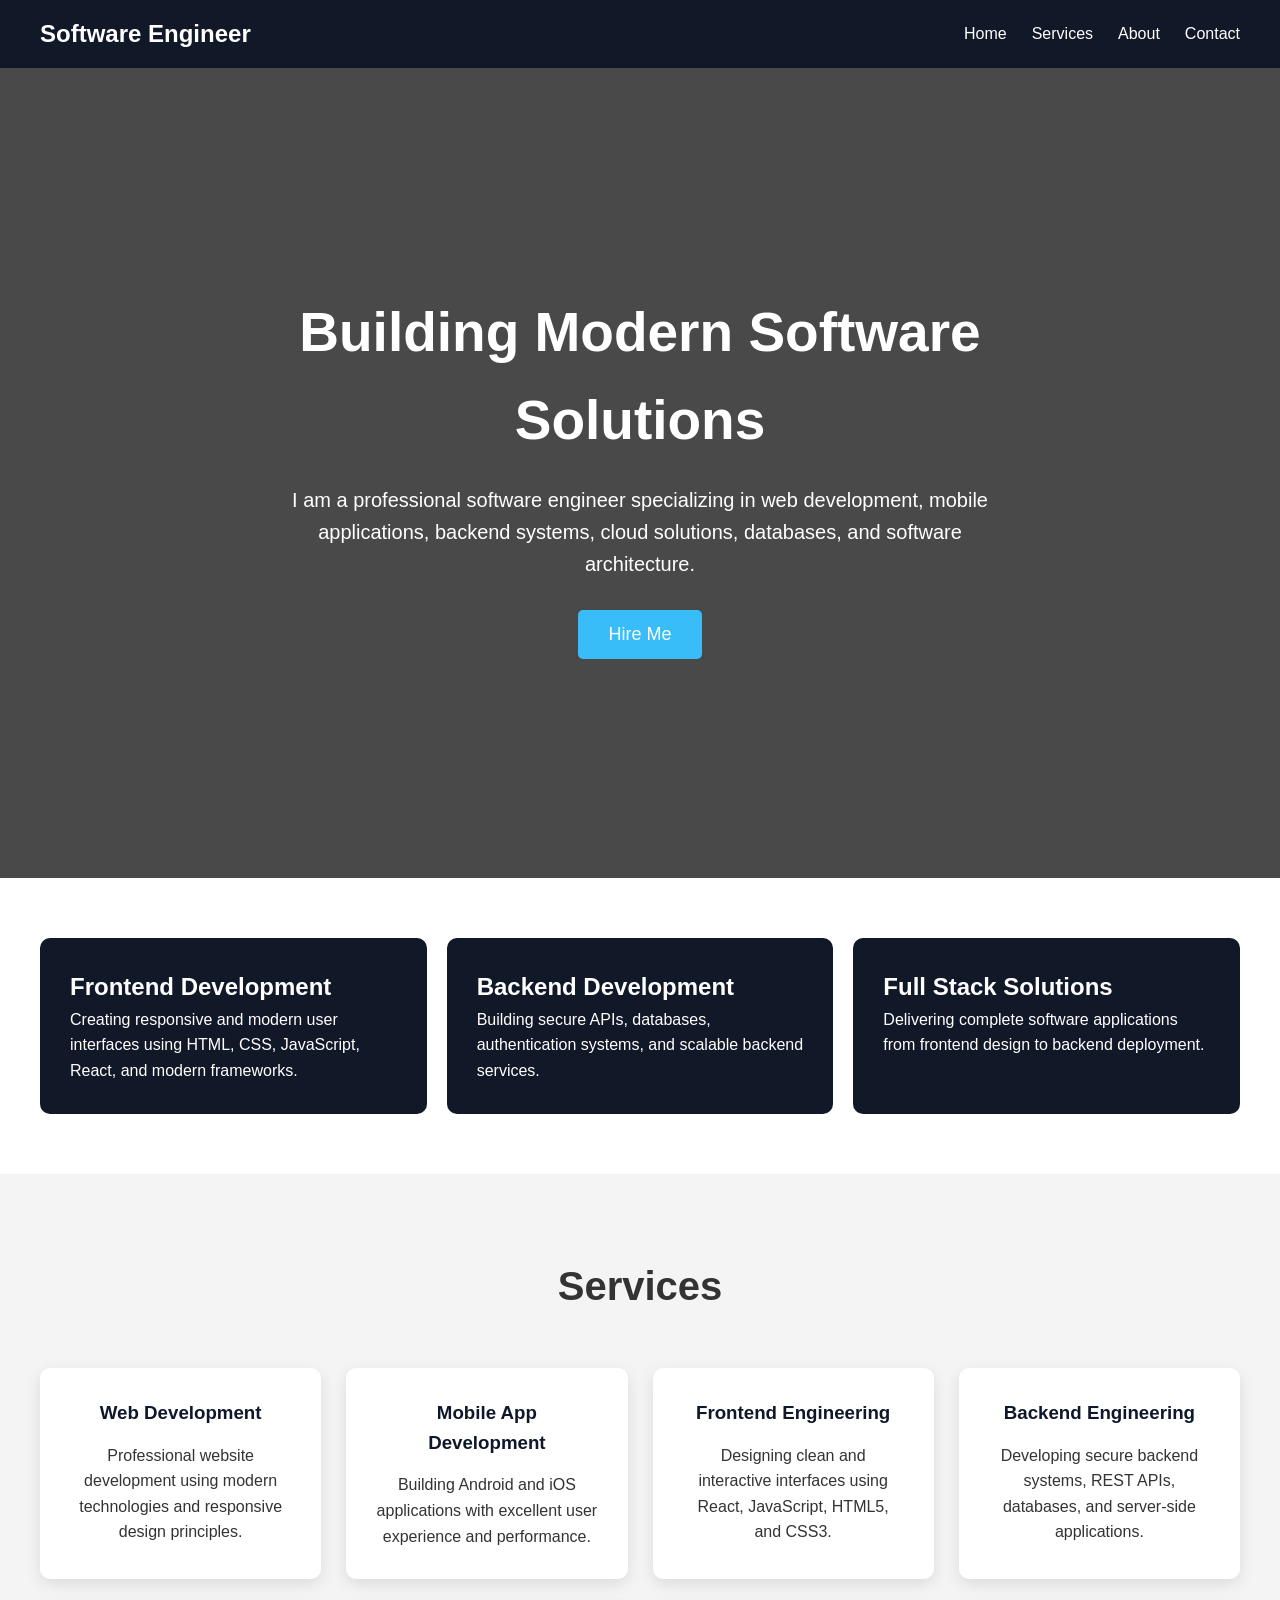
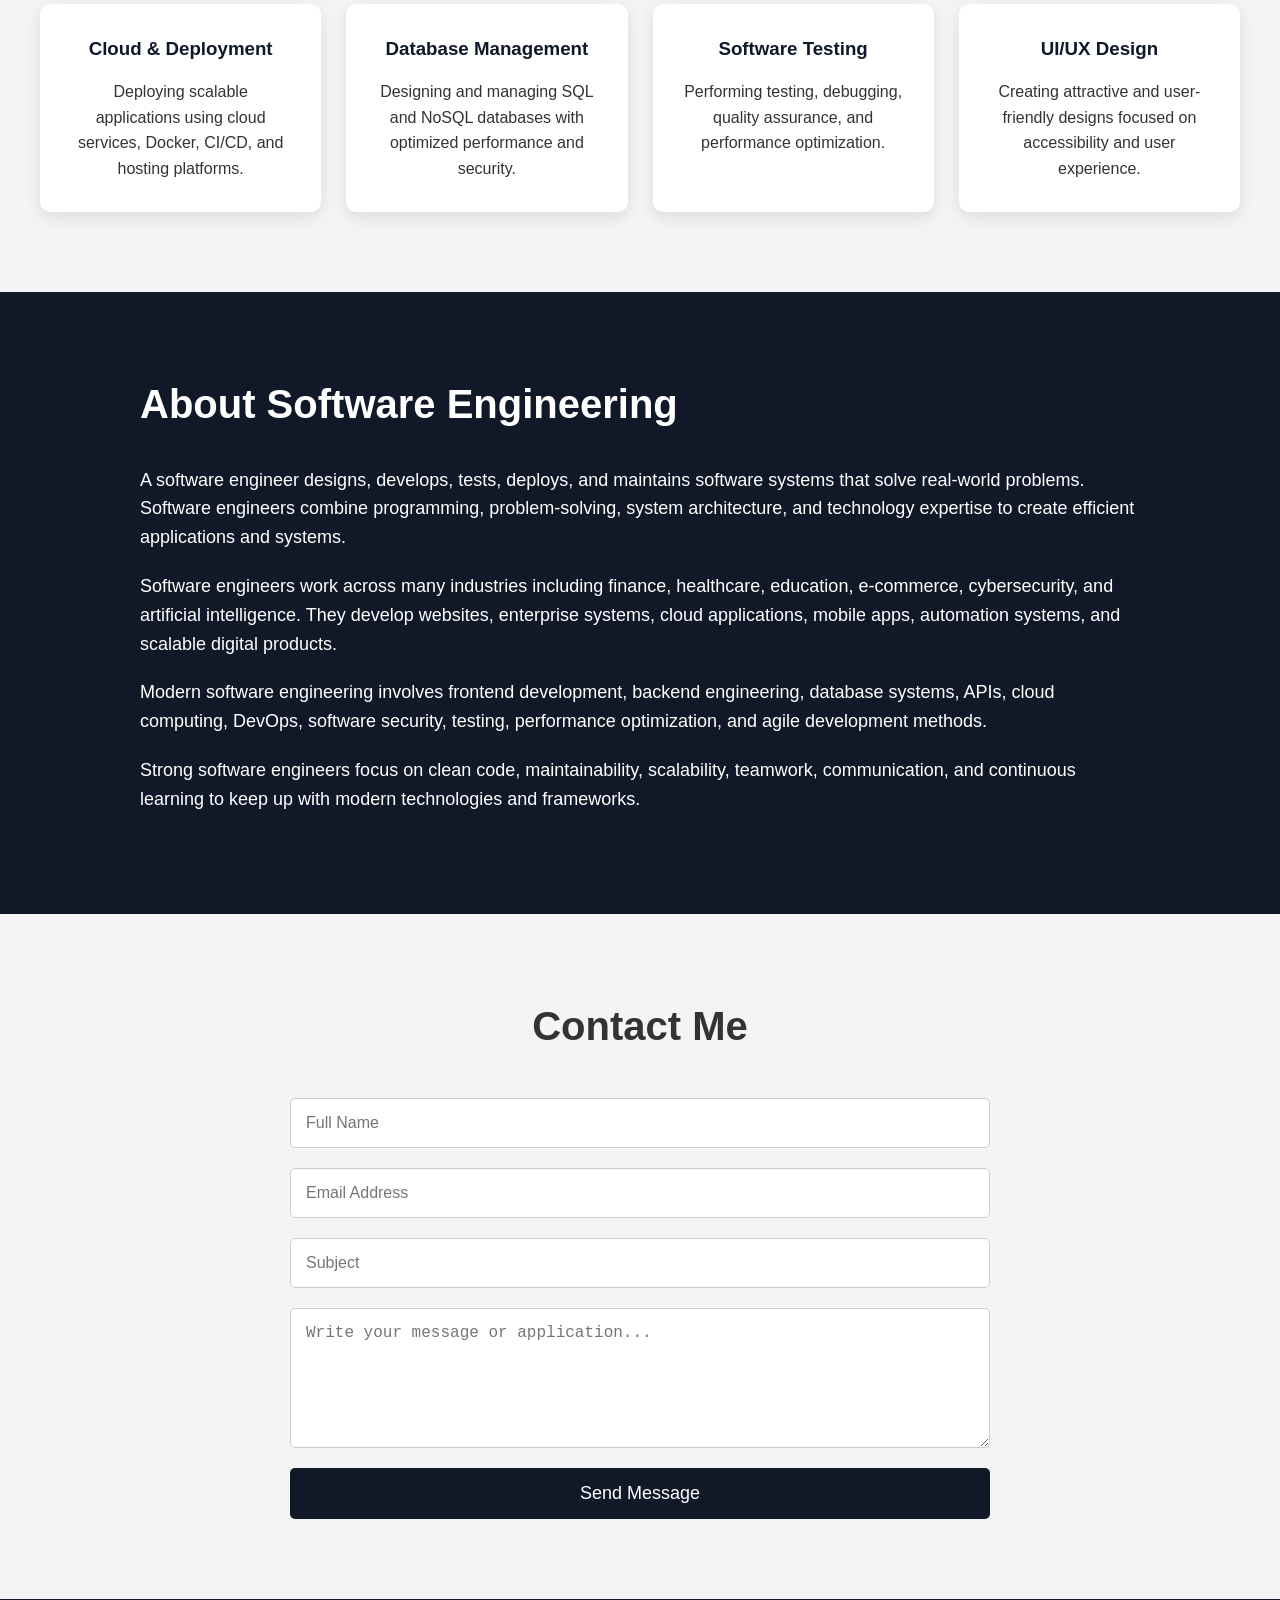
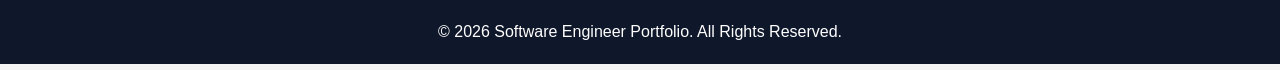
==== index.html @ 94a538ac "my project" ====
<!DOCTYPE html>
<html lang="en">
<head>
    <meta charset="UTF-8" />
    <meta name="viewport" content="width=device-width, initial-scale=1.0" />
    <title>Software Engineer Portfolio</title>

    <link rel="stylesheet" href="style.css" />
</head>
<body>

    <!-- HEADER -->
    <header>
        <nav class="navbar">
            <div class="logo">Software Engineer</div>

            <ul class="nav-links">
                <li><a href="index.html">Home</a></li>
                <li><a href="program.html">Services</a></li>
                <li><a href="about.html">About</a></li>
                <li><a href="contact.html">Contact</a></li>
            </ul>
        </nav>
    </header>

    <!-- HOME SECTION -->
    <section id="home" class="hero">

        <div class="hero-content">
            <h1>Building Modern Software Solutions</h1>

            <p>
                I am a professional software engineer specializing in
                web development, mobile applications, backend systems,
                cloud solutions, databases, and software architecture.
            </p>

            <button onclick="scrollToSection('contact')">
                Hire Me
            </button>
        </div>

    </section>

    <!-- BANNER -->
    <section class="banner">
        <div class="banner-card">
            <h2>Frontend Development</h2>
            <p>
                Creating responsive and modern user interfaces using
                HTML, CSS, JavaScript, React, and modern frameworks.
            </p>
        </div>

        <div class="banner-card">
            <h2>Backend Development</h2>
            <p>
                Building secure APIs, databases, authentication systems,
                and scalable backend services.
            </p>
        </div>

        <div class="banner-card">
            <h2>Full Stack Solutions</h2>
            <p>
                Delivering complete software applications from frontend
                design to backend deployment.
            </p>
        </div>
    </section>

    <!-- SERVICES SECTION -->
    <section id="services" class="services">

        <h2>Services</h2>

        <div class="services-container">

            <div class="service-box">
                <h3>Web Development</h3>
                <p>
                    Professional website development using modern
                    technologies and responsive design principles.
                </p>
            </div>

            <div class="service-box">
                <h3>Mobile App Development</h3>
                <p>
                    Building Android and iOS applications with excellent
                    user experience and performance.
                </p>
            </div>

            <div class="service-box">
                <h3>Frontend Engineering</h3>
                <p>
                    Designing clean and interactive interfaces using
                    React, JavaScript, HTML5, and CSS3.
                </p>
            </div>

            <div class="service-box">
                <h3>Backend Engineering</h3>
                <p>
                    Developing secure backend systems, REST APIs,
                    databases, and server-side applications.
                </p>
            </div>

            <div class="service-box">
                <h3>Cloud & Deployment</h3>
                <p>
                    Deploying scalable applications using cloud services,
                    Docker, CI/CD, and hosting platforms.
                </p>
            </div>

            <div class="service-box">
                <h3>Database Management</h3>
                <p>
                    Designing and managing SQL and NoSQL databases with
                    optimized performance and security.
                </p>
            </div>

            <div class="service-box">
                <h3>Software Testing</h3>
                <p>
                    Performing testing, debugging, quality assurance,
                    and performance optimization.
                </p>
            </div>

            <div class="service-box">
                <h3>UI/UX Design</h3>
                <p>
                    Creating attractive and user-friendly designs focused
                    on accessibility and user experience.
                </p>
            </div>

        </div>

    </section>

    <!-- ABOUT SECTION -->
    <section id="about" class="about">

        <div class="about-content">

            <h2>About Software Engineering</h2>

            <p>
                A software engineer designs, develops, tests, deploys,
                and maintains software systems that solve real-world
                problems. Software engineers combine programming,
                problem-solving, system architecture, and technology
                expertise to create efficient applications and systems.
            </p>

            <p>
                Software engineers work across many industries including
                finance, healthcare, education, e-commerce, cybersecurity,
                and artificial intelligence. They develop websites,
                enterprise systems, cloud applications, mobile apps,
                automation systems, and scalable digital products.
            </p>

            <p>
                Modern software engineering involves frontend development,
                backend engineering, database systems, APIs, cloud
                computing, DevOps, software security, testing,
                performance optimization, and agile development methods.
            </p>

            <p>
                Strong software engineers focus on clean code,
                maintainability, scalability, teamwork, communication,
                and continuous learning to keep up with modern
                technologies and frameworks.
            </p>

        </div>

    </section>

    <!-- CONTACT SECTION -->
    <section id="contact" class="contact">

        <h2>Contact Me</h2>

        <form id="contactForm">

            <input
                type="text"
                placeholder="Full Name"
                required
            />

            <input
                type="email"
                placeholder="Email Address"
                required
            />

            <input
                type="text"
                placeholder="Subject"
                required
            />

            <textarea
                placeholder="Write your message or application..."
                rows="6"
                required
            ></textarea>

            <button type="submit">
                Send Message
            </button>

        </form>

    </section>

    <!-- FOOTER -->
    <footer>
        <p>
            © 2026 Software Engineer Portfolio. All Rights Reserved.
        </p>
    </footer>

    <script src="script.js"></script>

</body>
</html>
---- style.css ----
* {
    margin: 0;
    padding: 0;
    box-sizing: border-box;
}

body {
    font-family: Arial, sans-serif;
    line-height: 1.6;
    background: #f4f4f4;
    color: #333;
}

/* NAVBAR */

header {
    background: #111827;
    padding: 15px 40px;
    position: sticky;
    top: 0;
    z-index: 1000;
}

.navbar {
    display: flex;
    justify-content: space-between;
    align-items: center;
}

.logo {
    color: white;
    font-size: 24px;
    font-weight: bold;
}

.nav-links {
    display: flex;
    list-style: none;
}

.nav-links li {
    margin-left: 25px;
}

.nav-links a {
    color: white;
    text-decoration: none;
    transition: 0.3s;
}

.nav-links a:hover {
    color: #38bdf8;
}

/* HERO */

.hero {
    height: 90vh;
    background: linear-gradient(
        rgba(0,0,0,0.7),
        rgba(0,0,0,0.7)
    ),
    url('https://images.unsplash.com/photo-1518770660439-4636190af475');
    
    background-size: cover;
    background-position: center;

    display: flex;
    justify-content: center;
    align-items: center;

    text-align: center;
    color: white;
    padding: 20px;
}

.hero-content {
    max-width: 700px;
}

.hero h1 {
    font-size: 55px;
    margin-bottom: 20px;
}

.hero p {
    font-size: 20px;
    margin-bottom: 30px;
}

.hero button {
    padding: 14px 30px;
    border: none;
    background: #38bdf8;
    color: white;
    font-size: 18px;
    cursor: pointer;
    border-radius: 5px;
    transition: 0.3s;
}

.hero button:hover {
    background: #0ea5e9;
}

/* BANNER */

.banner {
    display: grid;
    grid-template-columns: repeat(auto-fit, minmax(250px, 1fr));
    gap: 20px;

    padding: 60px 40px;
    background: white;
}

.banner-card {
    background: #111827;
    color: white;
    padding: 30px;
    border-radius: 10px;
    transition: 0.3s;
}

.banner-card:hover {
    transform: translateY(-5px);
}

/* SERVICES */

.services {
    padding: 80px 40px;
    text-align: center;
}

.services h2 {
    font-size: 40px;
    margin-bottom: 50px;
}

.services-container {
    display: grid;
    grid-template-columns: repeat(auto-fit, minmax(250px, 1fr));
    gap: 25px;
}

.service-box {
    background: white;
    padding: 30px;
    border-radius: 10px;

    box-shadow: 0 5px 15px rgba(0,0,0,0.1);

    transition: 0.3s;
}

.service-box:hover {
    transform: translateY(-8px);
}

.service-box h3 {
    margin-bottom: 15px;
    color: #0f172a;
}

/* ABOUT */

.about {
    background: #111827;
    color: white;
    padding: 80px 40px;
}

.about-content {
    max-width: 1000px;
    margin: auto;
}

.about h2 {
    font-size: 40px;
    margin-bottom: 30px;
}

.about p {
    margin-bottom: 20px;
    font-size: 18px;
}

/* CONTACT */

.contact {
    padding: 80px 40px;
    text-align: center;
}

.contact h2 {
    font-size: 40px;
    margin-bottom: 40px;
}

form {
    max-width: 700px;
    margin: auto;

    display: flex;
    flex-direction: column;
}

form input,
form textarea {
    margin-bottom: 20px;
    padding: 15px;
    border: 1px solid #ccc;
    border-radius: 5px;

    font-size: 16px;
}

form button {
    padding: 15px;
    background: #111827;
    color: white;
    border: none;
    cursor: pointer;
    font-size: 18px;
    border-radius: 5px;
    transition: 0.3s;
}

form button:hover {
    background: #1e293b;
}

/* FOOTER */

footer {
    background: #0f172a;
    color: white;
    text-align: center;
    padding: 20px;
}

/* RESPONSIVE */

@media(max-width: 768px) {

    .navbar {
        flex-direction: column;
    }

    .nav-links {
        margin-top: 15px;
    }

    .hero h1 {
        font-size: 38px;
    }

    .hero p {
        font-size: 18px;
    }
}
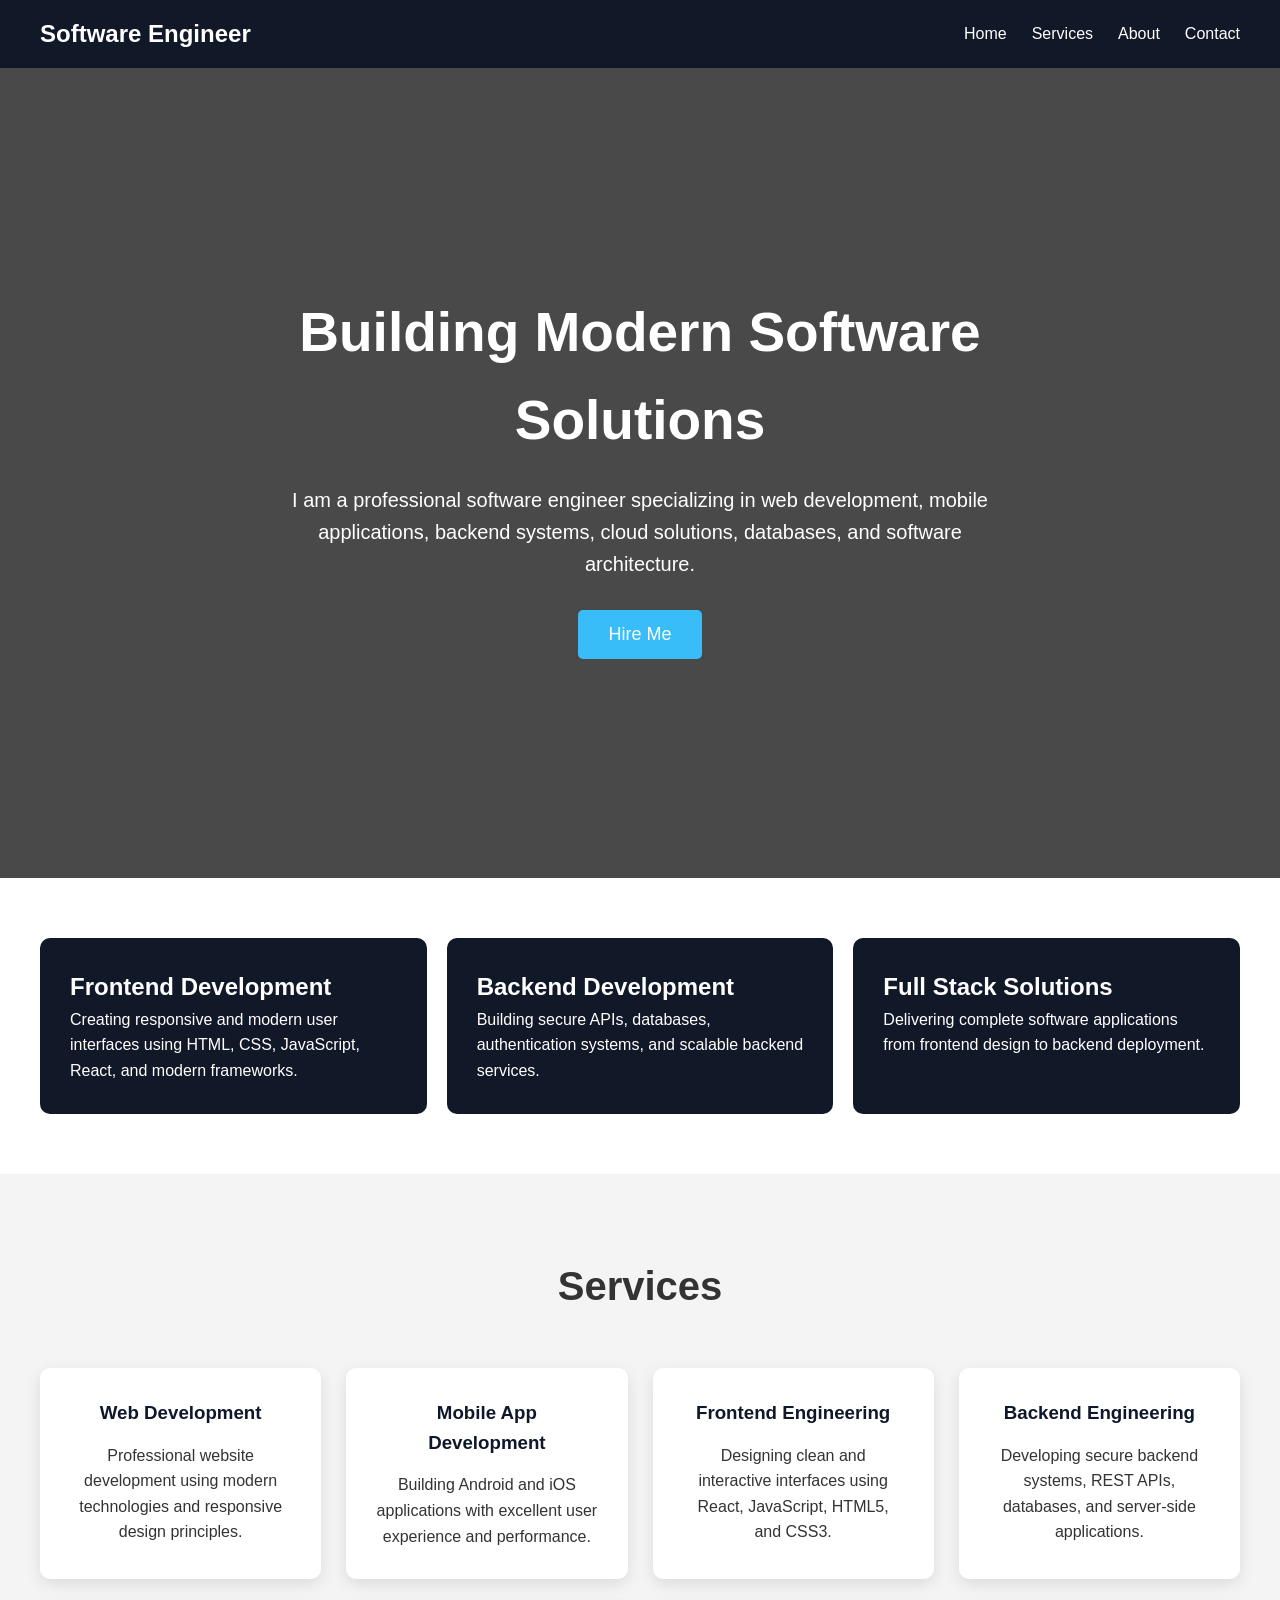
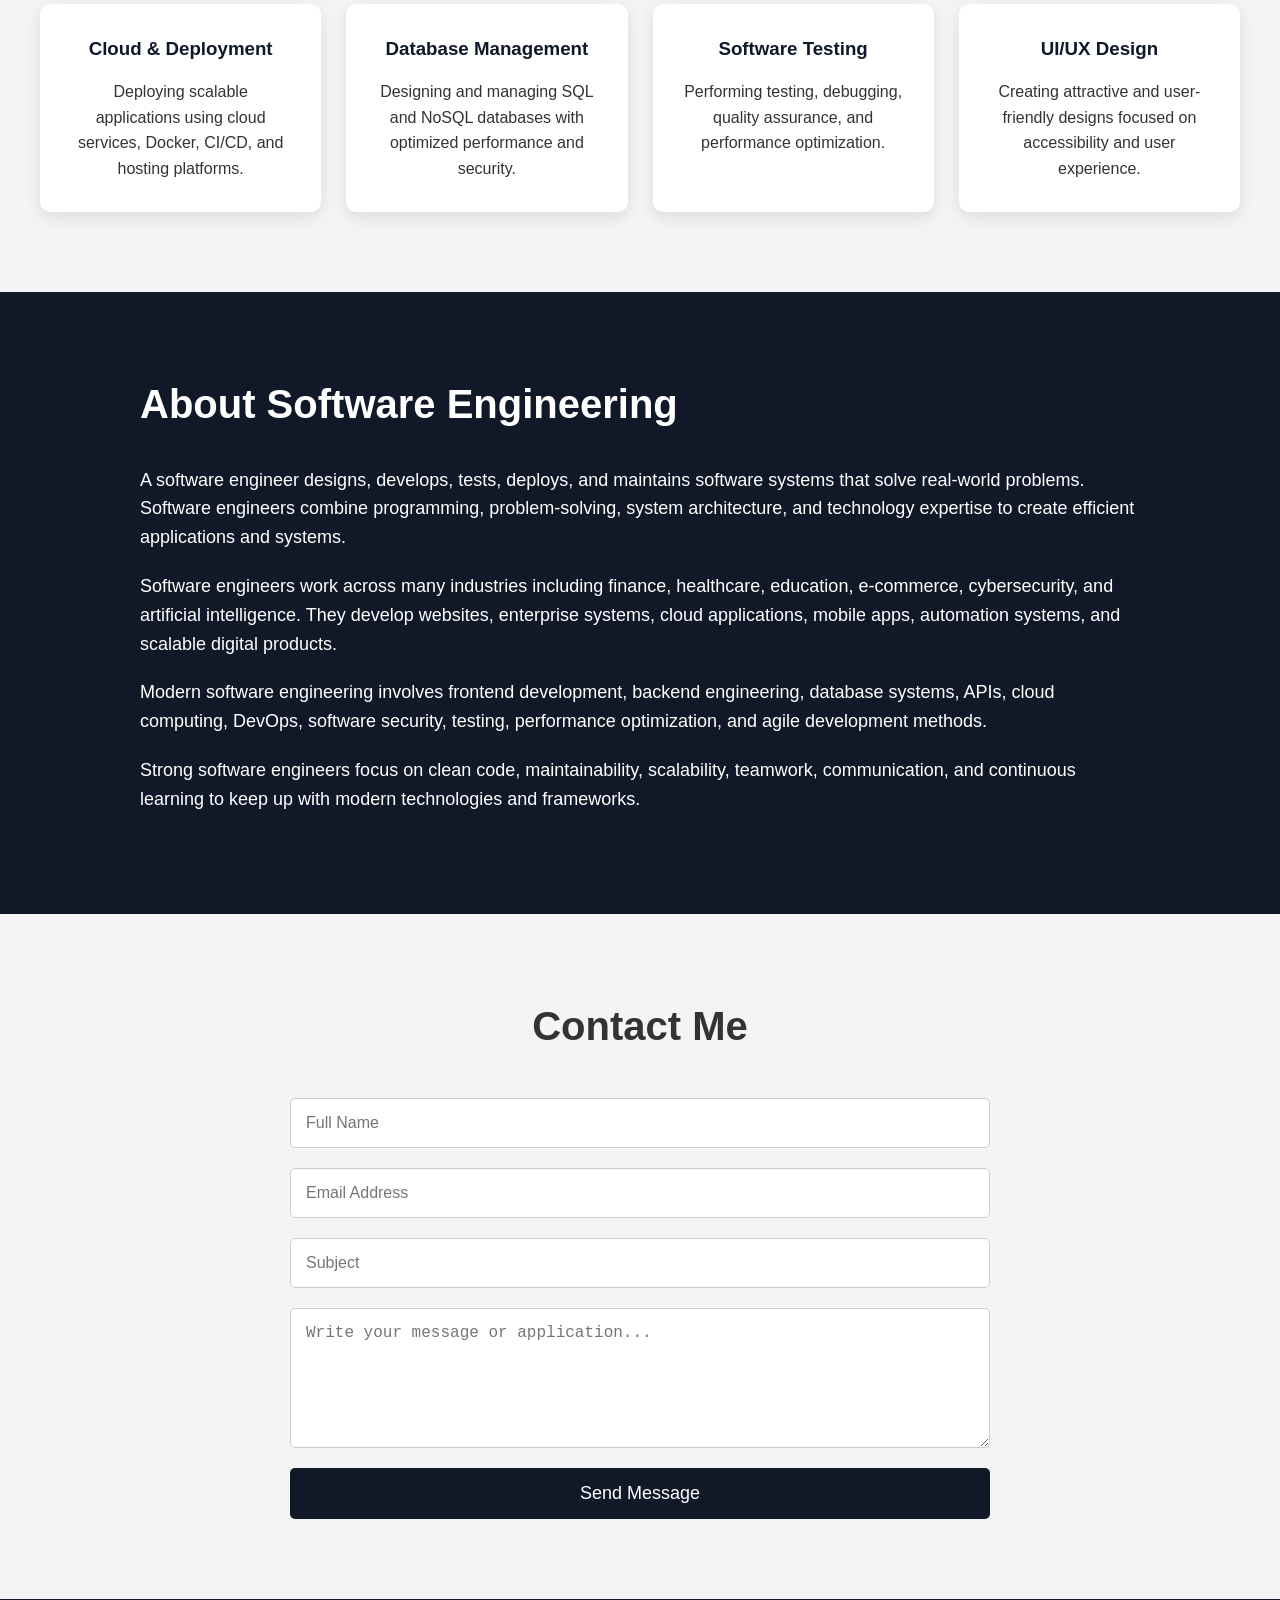
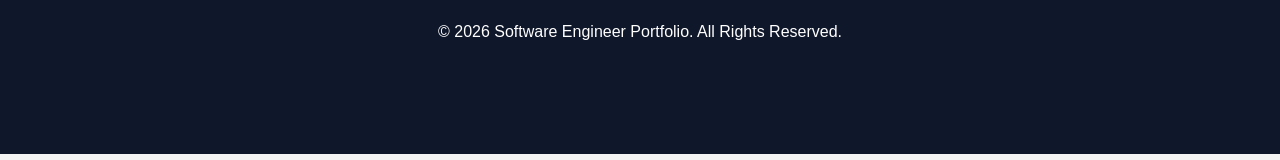
==== commit 797f8fad: "Enhance footer with social media links Added social media icons and links to the footer." ====
--- a/index.html
+++ b/index.html
@@ -20,7 +20,7 @@
                 <li><a href="about.html">About</a></li>
                 <li><a href="contact.html">Contact</a></li>
             </ul>
-        </nav>
+        </nav> 
     </header>
 
     <!-- HOME SECTION -->
@@ -226,12 +226,25 @@
 
     <!-- FOOTER -->
     <footer>
-        <p>
-            © 2026 Software Engineer Portfolio. All Rights Reserved.
-        </p>
+      
+    <p>© 2026 Software Engineer Portfolio. All Rights Reserved.</p>
+
+    <div class="social-icons">
+        <a href="https://facebook.com/yourusername" target="_blank" class="facebook">
+            <i class="fab fa-facebook"></i>
+        </a>
+
+        <a href="https://wa.me/254700000000" target="_blank" class="whatsapp">
+            <i class="fab fa-whatsapp"></i>
+        </a>
+
+        <a href="https://linkedin.com/in/yourusername" target="_blank" class="linkedin">
+            <i class="fab fa-linkedin"></i>
+        </a>
+    </div>
     </footer>
 
     <script src="script.js"></script>
 
 </body>
-</html>+</html>
--- a/style.css
+++ b/style.css
@@ -171,6 +171,31 @@
     padding: 80px 40px;
 }
 
+
+.profile-images-div{
+    /* background-size: cover;
+    background-position: center; */
+    background-image: url('https://images.unsplash.com/photo-1518770660439-4636190af475');
+
+
+}
+.profile-images-div {
+    display: flex;
+    justify-content: center;
+    gap: 40px;
+    margin-bottom: 40px;
+    background: #1e293b;
+    padding: 10px;
+   
+}
+
+.profile-images-div img {
+    width: 35%;
+    height: 35%;
+    border-radius: 50%;
+    border: 3px solid #070707;
+}   
+
 .about-content {
     max-width: 1000px;
     margin: auto;
@@ -184,6 +209,53 @@
 .about p {
     margin-bottom: 20px;
     font-size: 18px;
+}
+
+
+.about-section{
+    background-color: #1e293b;
+    padding: 20px;
+    border: 1px solid #eff0f2;
+    margin-top: 20px;
+    border-top-right-radius: 0px;
+    border-top-left-radius: 50px;
+     border-bottom-right-radius: 50px;
+    border-bottom-left-radius: 0px;
+}
+
+.about-banner {
+    height: 350px;
+
+    background: linear-gradient(
+        rgba(0, 0, 0, 0.5),
+        rgba(0, 0, 0, 0.5)
+    ),
+    url("images/profile.jpg");
+
+    background-size: cover;
+    background-position: center;
+    background-repeat: no-repeat;
+
+    display: flex;
+    justify-content: center;
+    align-items: center;
+
+    text-align: center;
+}
+
+.about-overlay {
+    color: white;
+    padding: 20px;
+}
+
+.about-overlay h2 {
+    font-size: 2.5rem;
+    margin-bottom: 15px;
+}
+
+.about-overlay p {
+    font-size: 1.2rem;
+    max-width: 700px;
 }
 
 /* CONTACT */
@@ -240,6 +312,27 @@
     padding: 20px;
 }
 
+
+/*footer {
+    text-align: center;
+    padding: 20px;
+}*/
+
+.social-icons {
+    margin-top: 10px;
+}
+
+.social-icons a {
+    font-size: 50px;
+    margin: 0 15px;
+    color: #00ff00; /* Change if your footer background is white */
+    text-decoration: none;
+}
+
+.social-icons a:hover {
+    opacity: 0.7;
+}
+
 /* RESPONSIVE */
 
 @media(max-width: 768px) {
@@ -259,4 +352,4 @@
     .hero p {
         font-size: 18px;
     }
-}+}
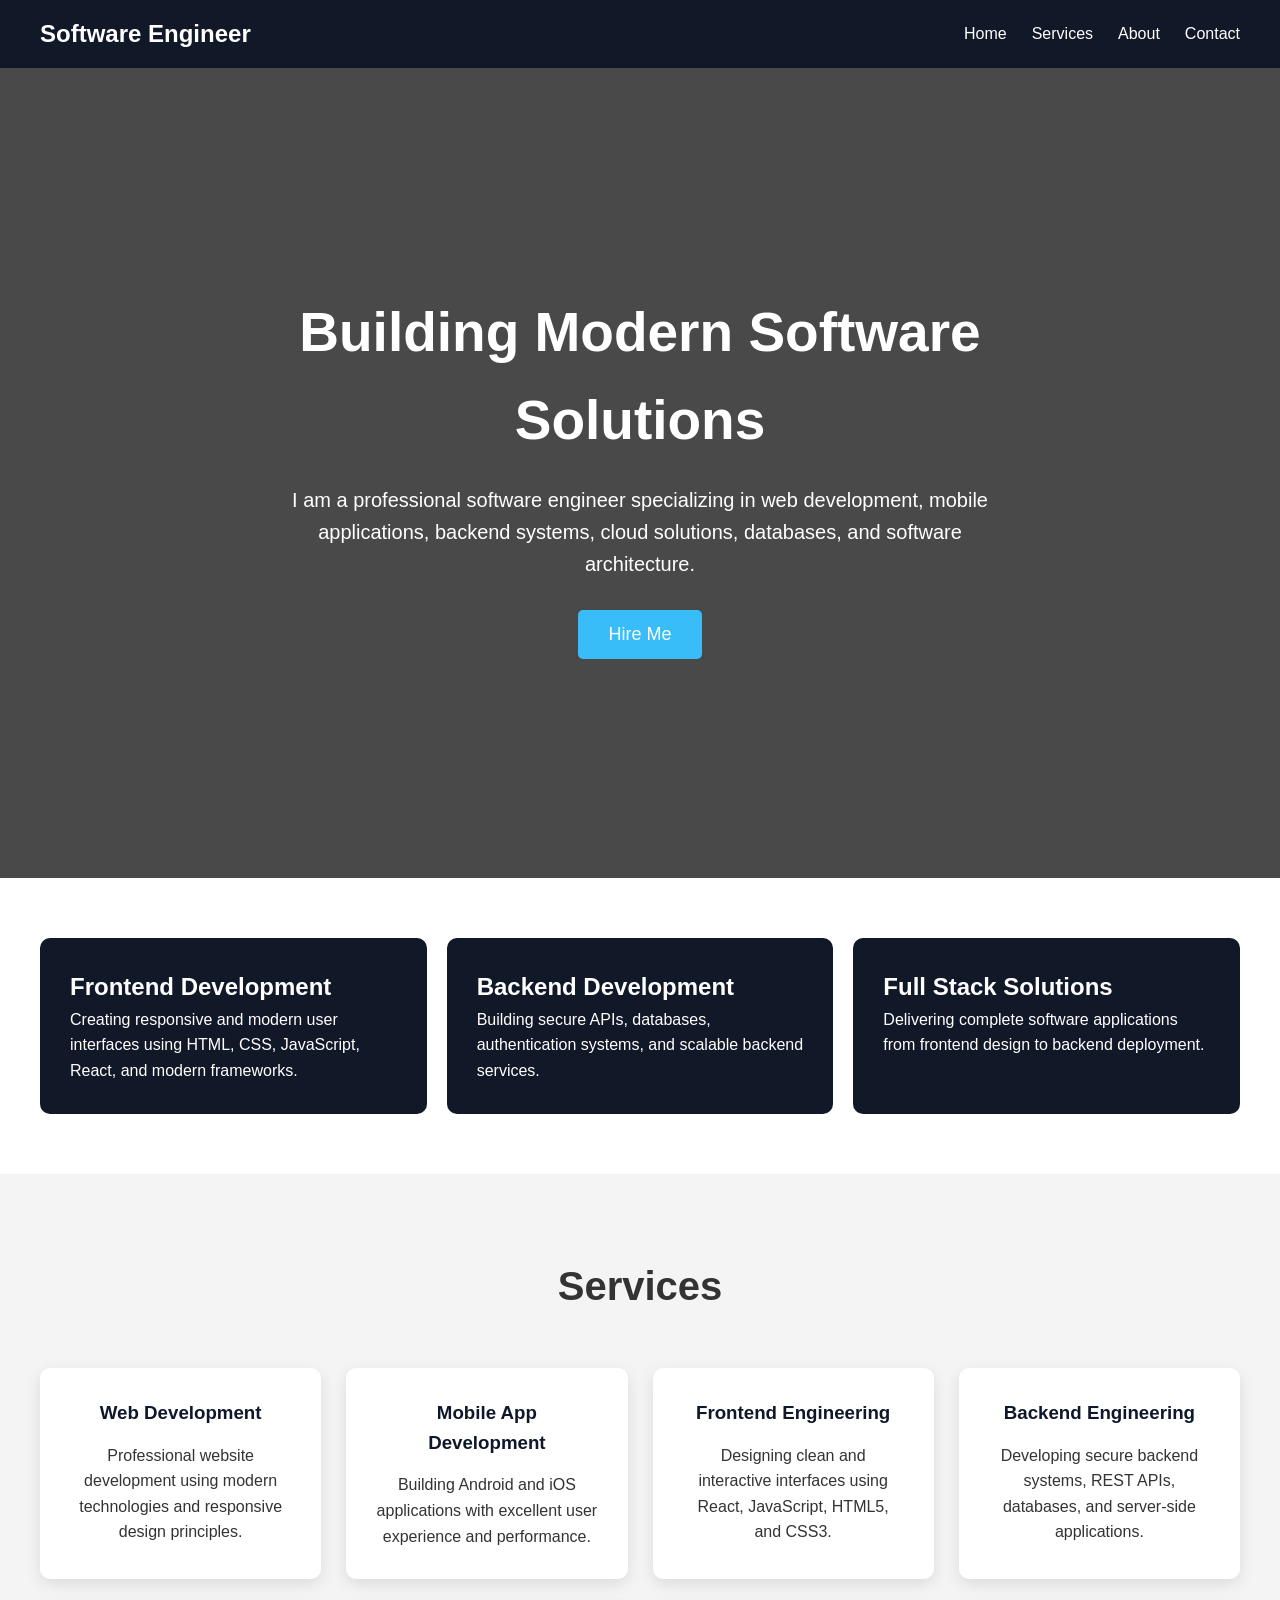
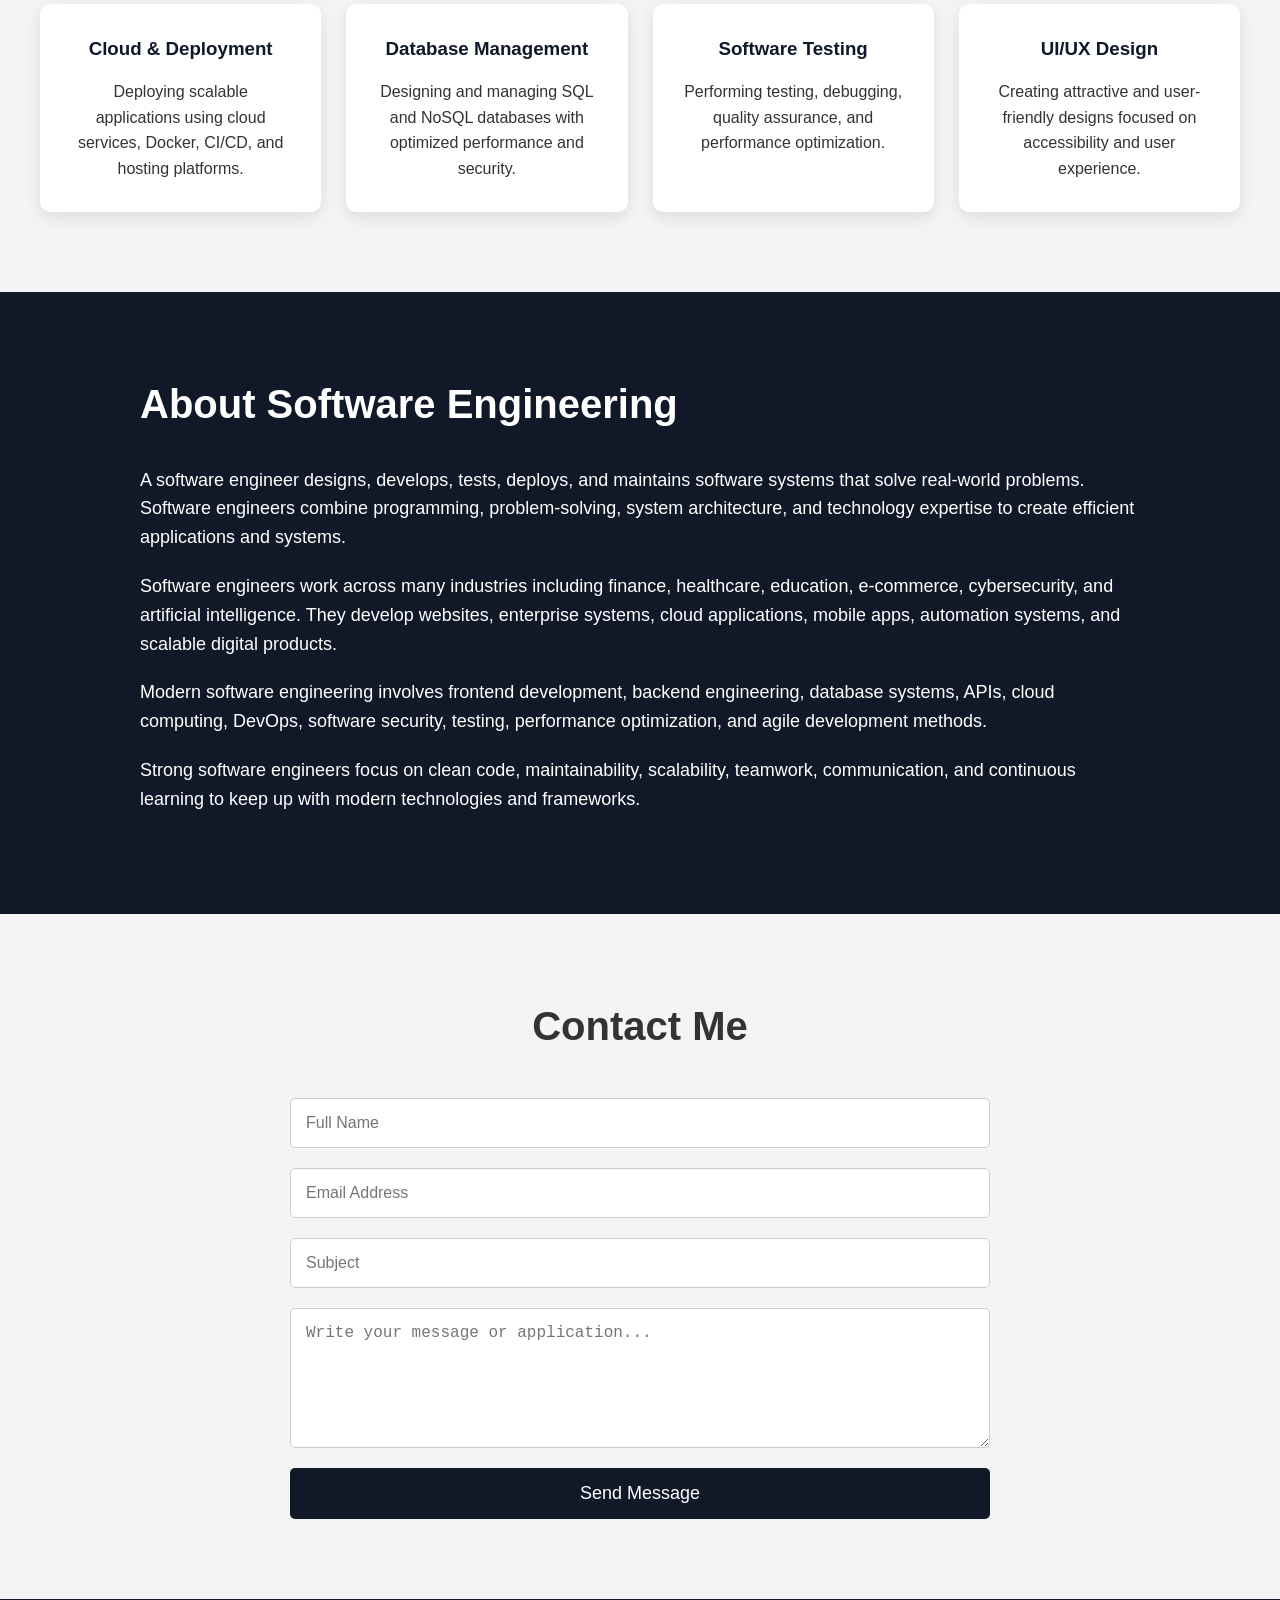
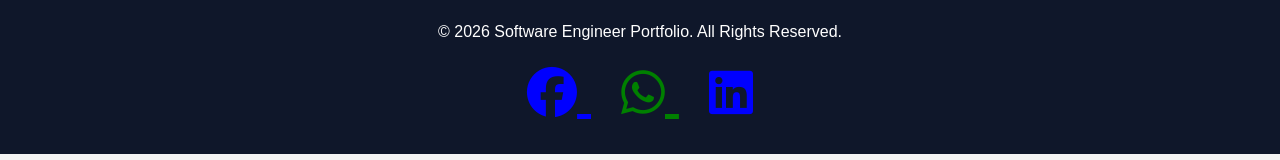
==== commit 7231f537: "add font-awesome link" ====
--- a/index.html
+++ b/index.html
@@ -4,7 +4,7 @@
     <meta charset="UTF-8" />
     <meta name="viewport" content="width=device-width, initial-scale=1.0" />
     <title>Software Engineer Portfolio</title>
-
+<link rel="stylesheet" href="https://cdnjs.cloudflare.com/ajax/libs/font-awesome/6.5.1/css/all.min.css">
     <link rel="stylesheet" href="style.css" />
 </head>
 <body>
--- a/style.css
+++ b/style.css
@@ -325,8 +325,18 @@
 .social-icons a {
     font-size: 50px;
     margin: 0 15px;
-    color: #00ff00; /* Change if your footer background is white */
+    /* color: #00ff00; /* Change if your footer background is white */ */
     text-decoration: none;
+}
+
+.facebook{
+    color: blue;
+}
+.whatsapp{
+    color: green;
+}
+.linkedin{
+    color: blue;
 }
 
 .social-icons a:hover {
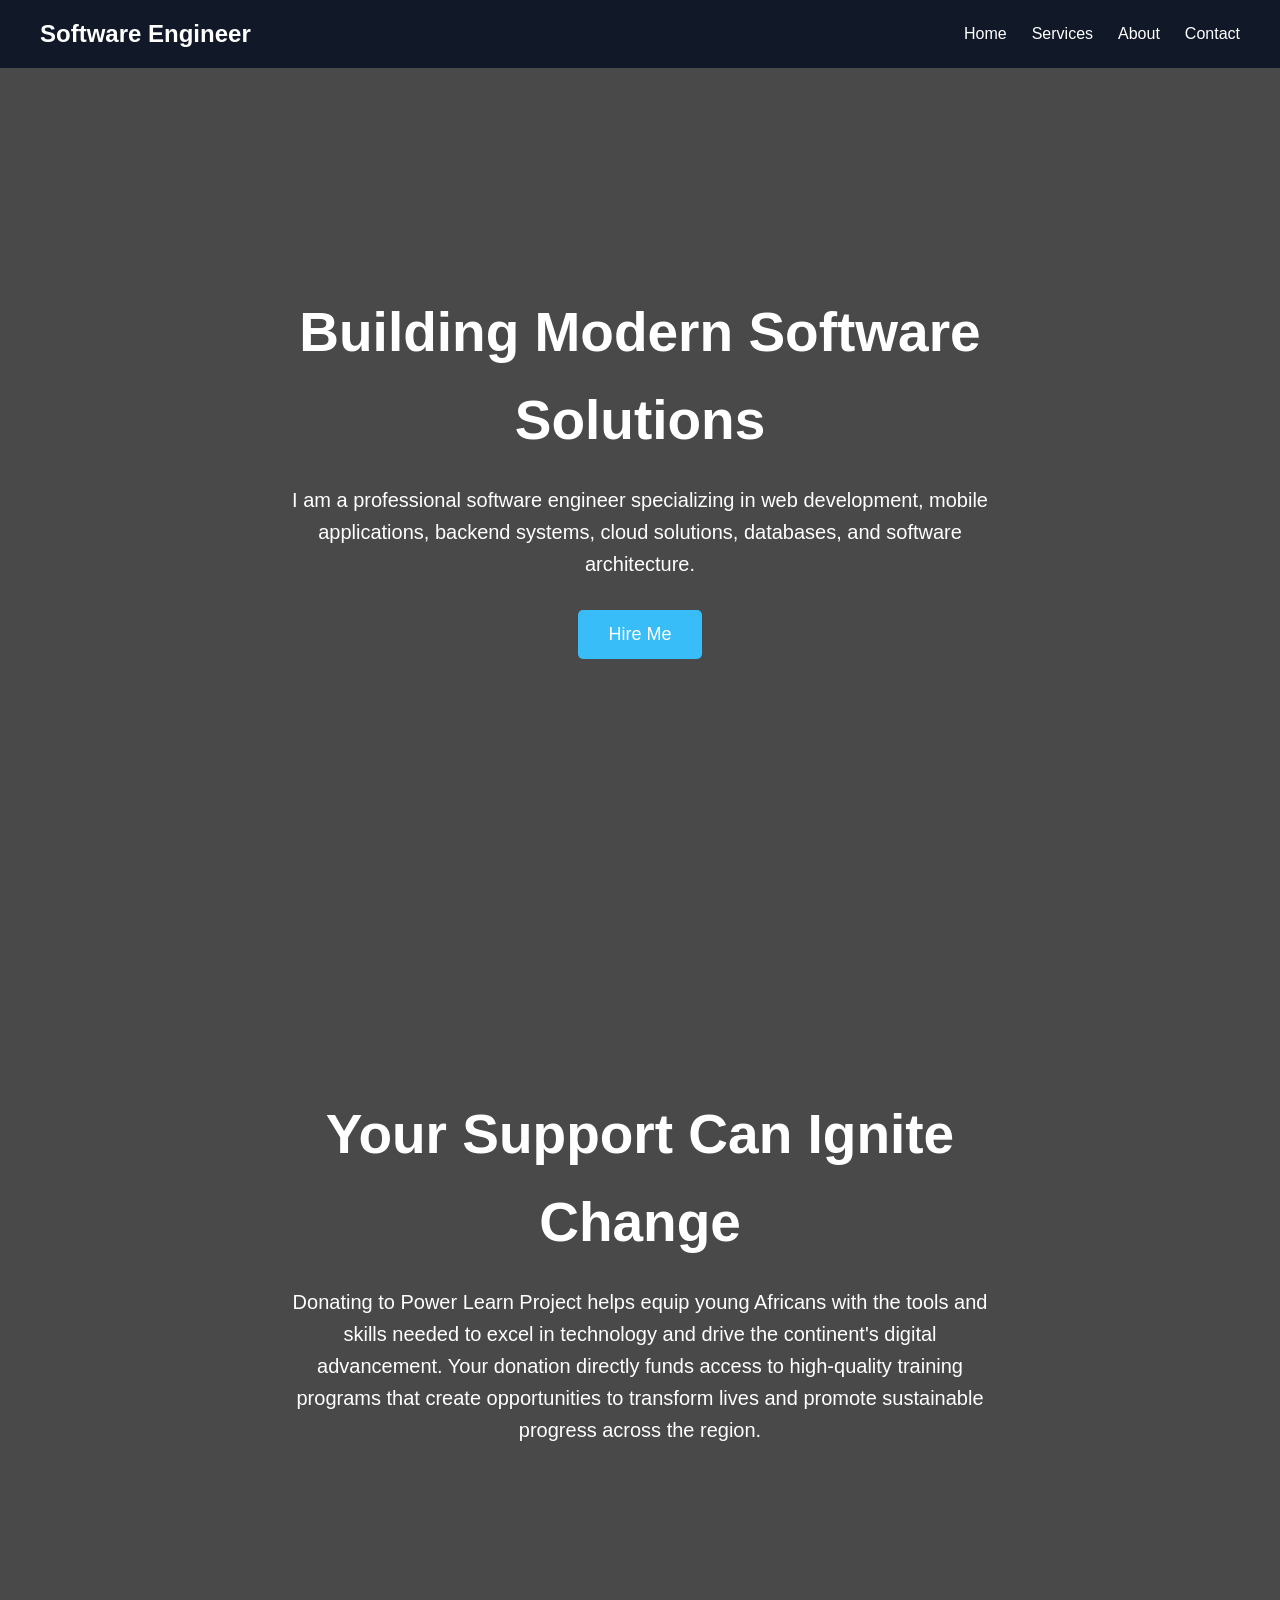
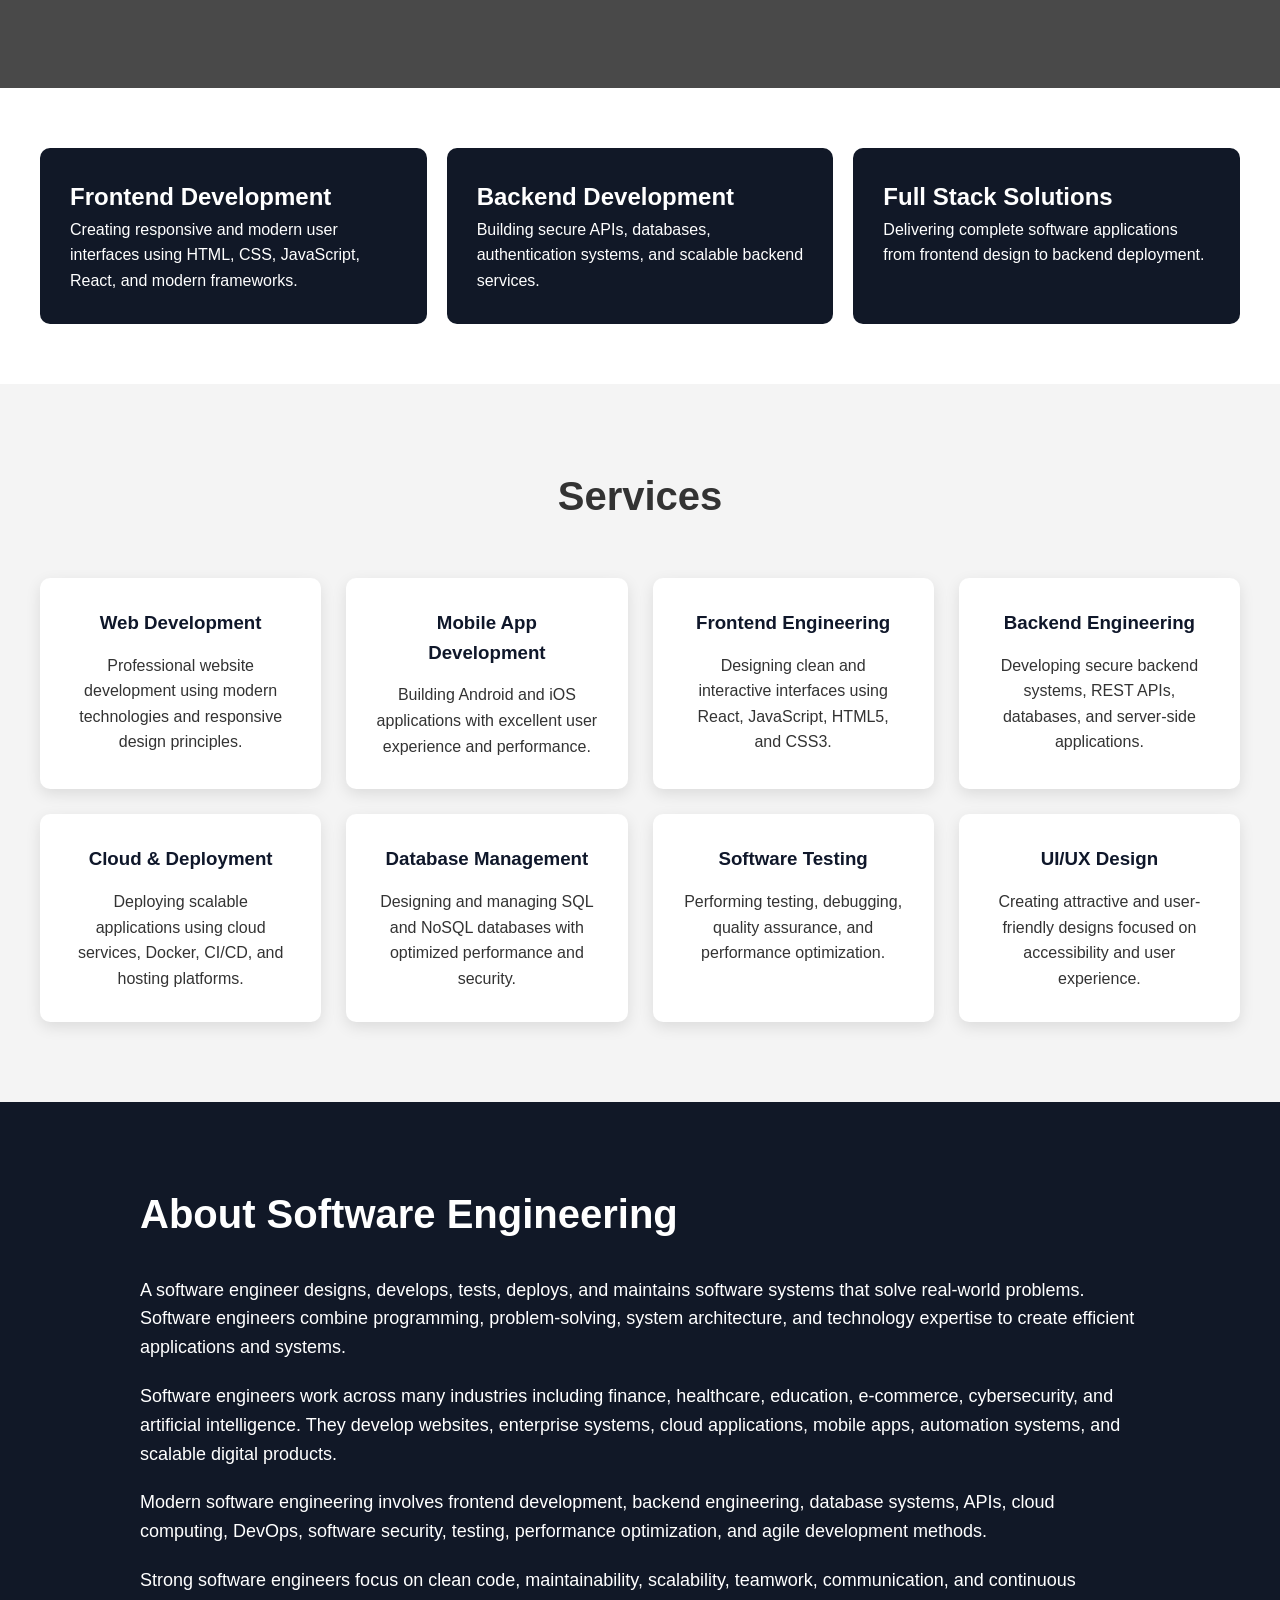
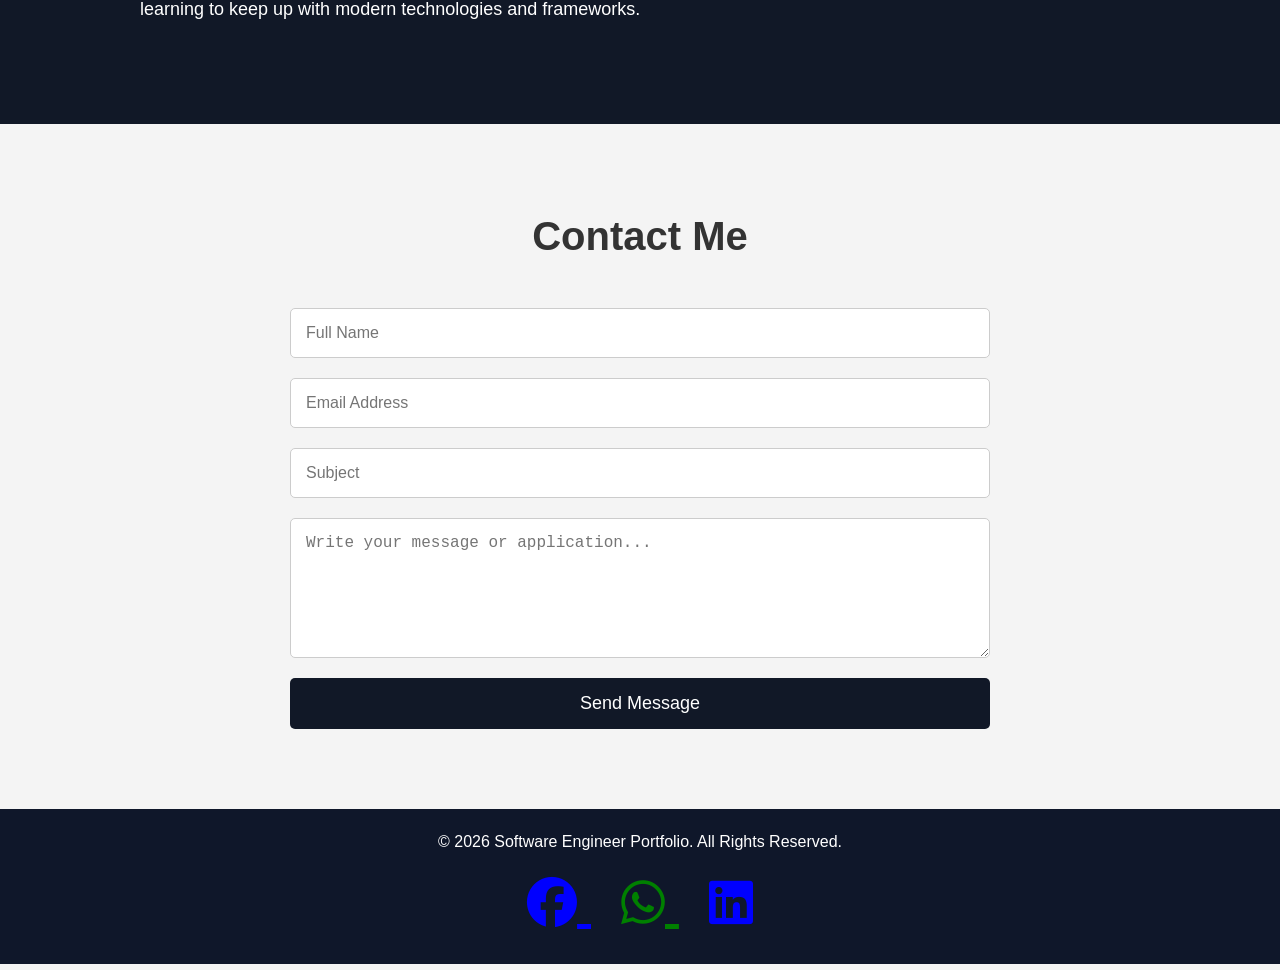
==== commit fb52ad79: "Added hero" ====
--- a/index.html
+++ b/index.html
@@ -42,6 +42,22 @@
 
     </section>
 
+
+
+
+<section class="hero">
+  <div class="hero-content">
+    <h1>Your Support Can Ignite Change</h1>
+    <p>
+      Donating to Power Learn Project helps equip young Africans with the tools and skills needed
+      to excel in technology and drive the continent's digital advancement. Your donation directly
+      funds access to high-quality training programs that create opportunities to transform lives
+      and promote sustainable progress across the region.
+    </p>
+  </div>
+</section>
+
+
     <!-- BANNER -->
     <section class="banner">
         <div class="banner-card">
--- a/style.css
+++ b/style.css
@@ -329,13 +329,13 @@
     text-decoration: none;
 }
 
-.facebook{
+.social-icons .facebook{
     color: blue;
 }
-.whatsapp{
+.social-icons .whatsapp{
     color: green;
 }
-.linkedin{
+.social-icons .linkedin{
     color: blue;
 }
 
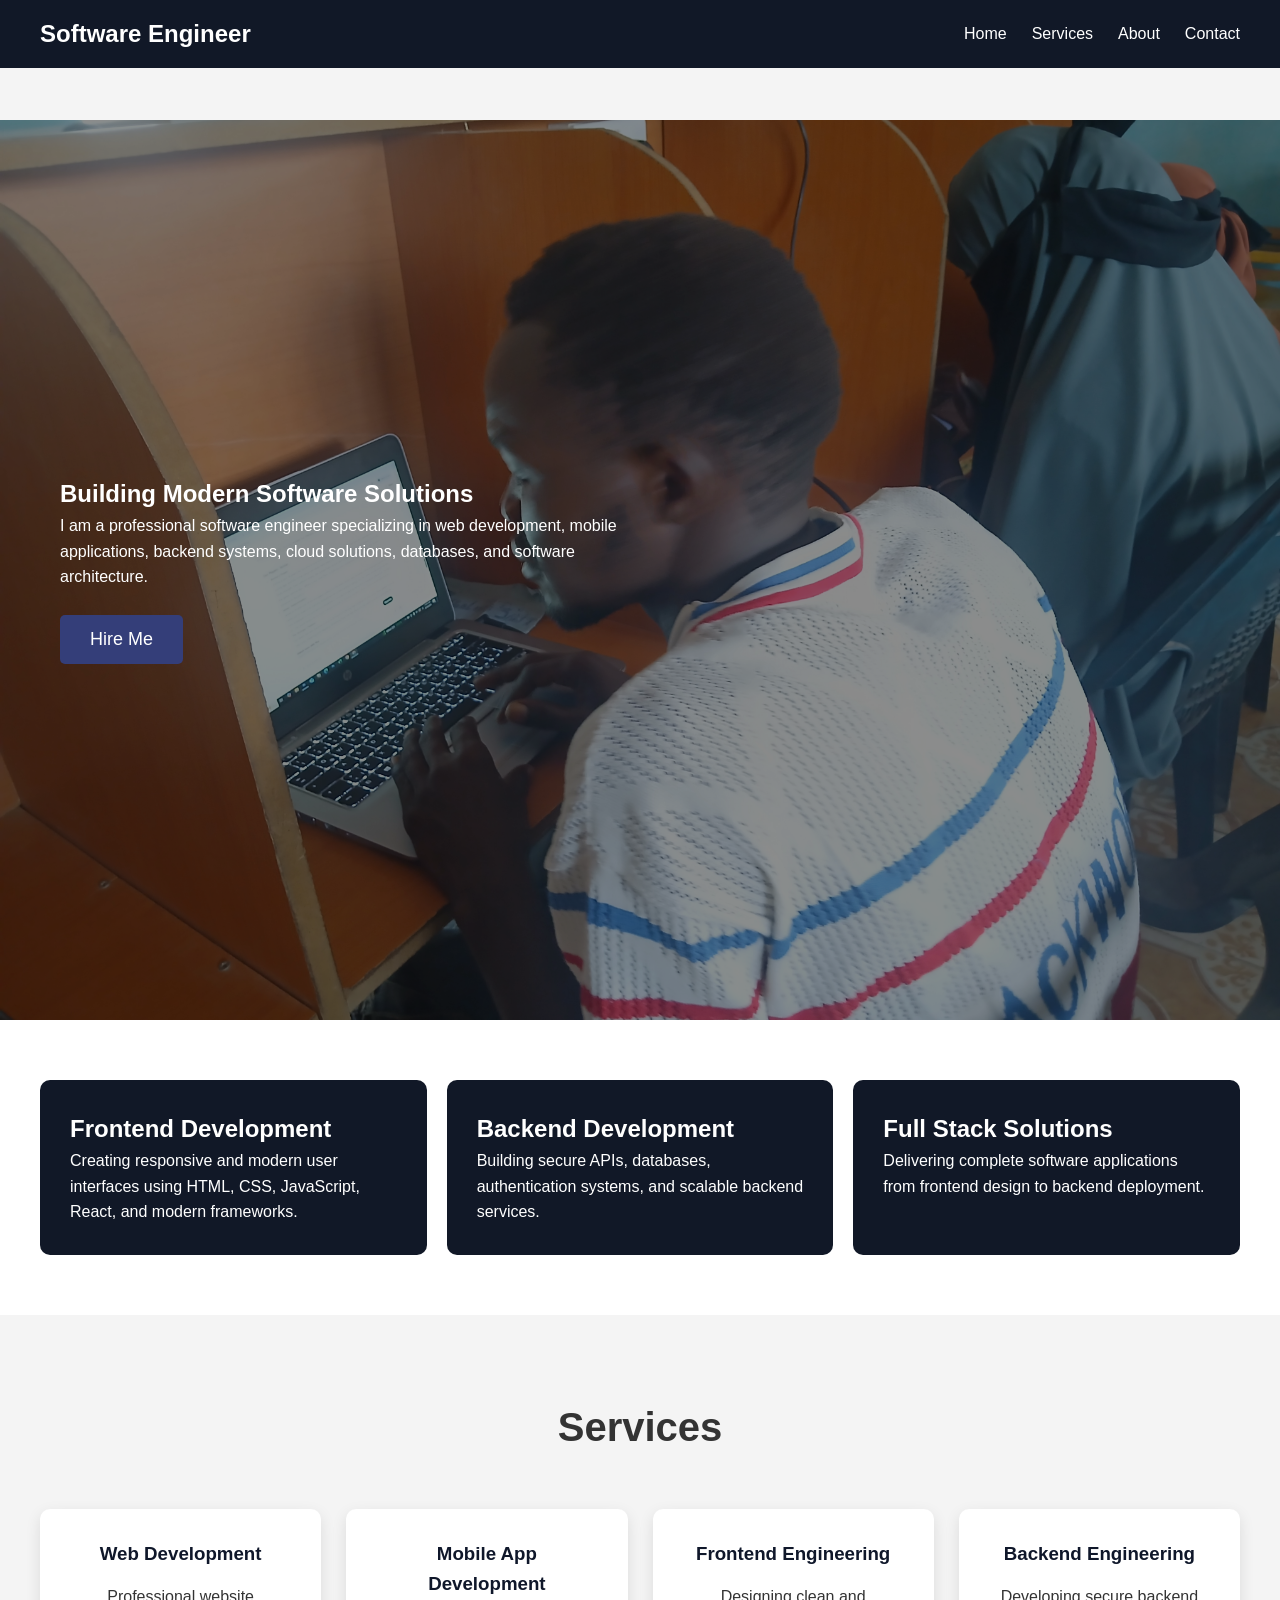
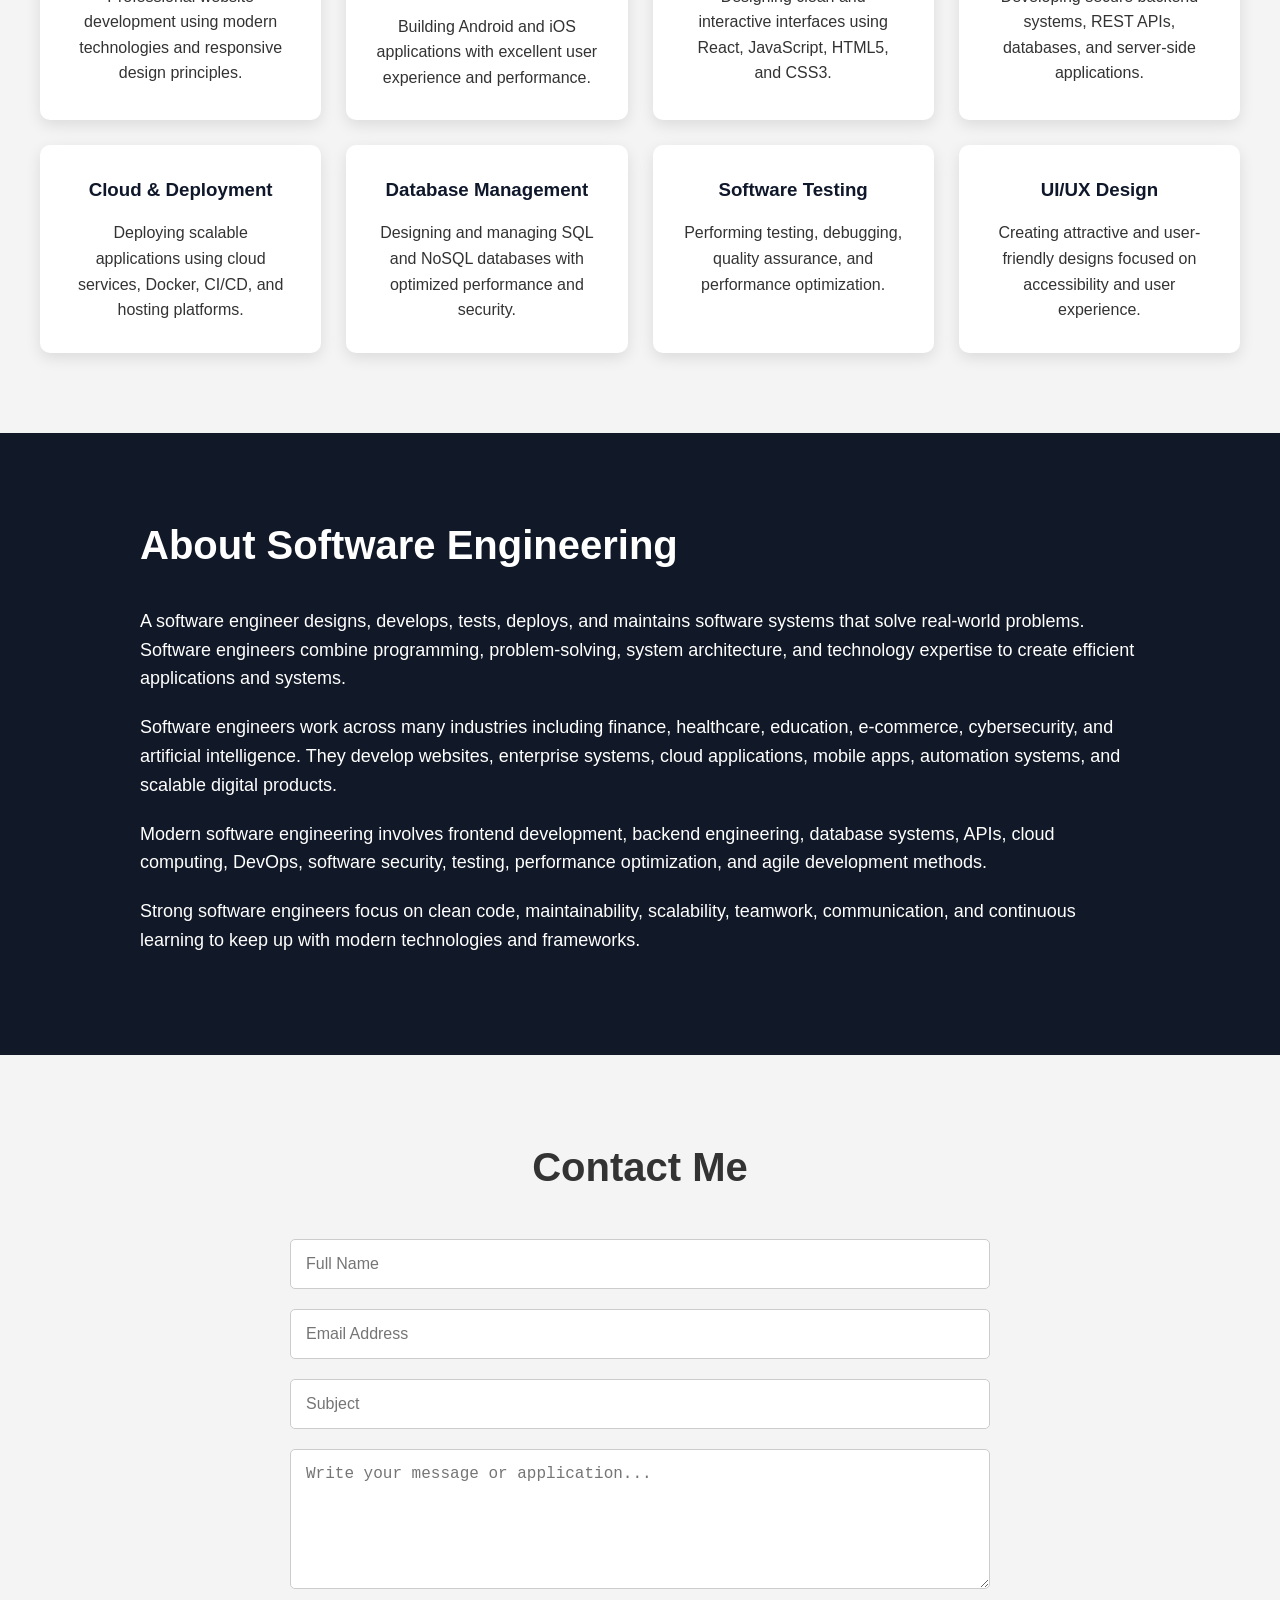
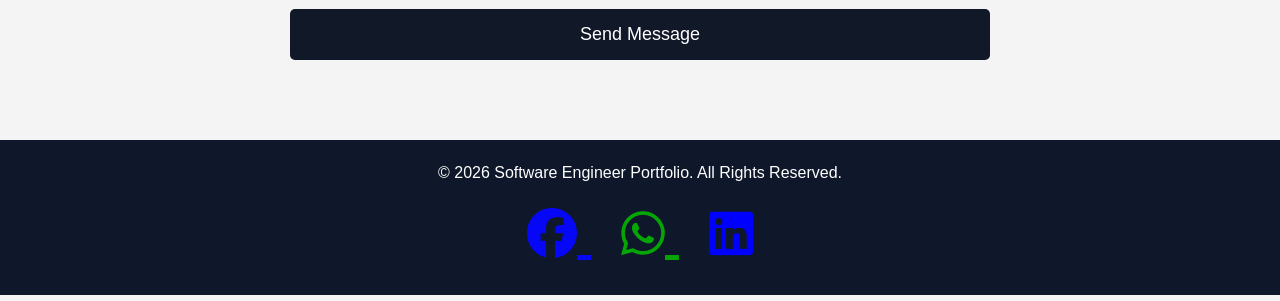
==== commit 23fed2c7: "i have addded some changes to about index and style" ====
--- a/index.html
+++ b/index.html
@@ -27,33 +27,31 @@
     <section id="home" class="hero">
 
         <div class="hero-content">
-            <h1>Building Modern Software Solutions</h1>
-
-            <p>
+            
+
+           
+
+           
+        </div>
+
+    </section>
+
+<br><br>
+
+
+<section class="hero-banner">
+  <div class="hero-content-banner">
+    <h1>Building Modern Software Solutions</h1>
+     <p>
                 I am a professional software engineer specializing in
                 web development, mobile applications, backend systems,
                 cloud solutions, databases, and software architecture.
             </p>
 
-            <button onclick="scrollToSection('contact')">
+            <br>
+             <button onclick="scrollToSection('contact')">
                 Hire Me
             </button>
-        </div>
-
-    </section>
-
-
-
-
-<section class="hero">
-  <div class="hero-content">
-    <h1>Your Support Can Ignite Change</h1>
-    <p>
-      Donating to Power Learn Project helps equip young Africans with the tools and skills needed
-      to excel in technology and drive the continent's digital advancement. Your donation directly
-      funds access to high-quality training programs that create opportunities to transform lives
-      and promote sustainable progress across the region.
-    </p>
   </div>
 </section>
 
--- a/style.css
+++ b/style.css
@@ -21,6 +21,57 @@
     z-index: 1000;
 }
 
+
+
+
+.hero-banner {
+  height: 100vh;
+  width: 100%;
+  background: url("kocho-pro.jpg") center/cover no-repeat;
+  position: relative;
+  display: flex;
+  align-items: center;
+  padding: 60px;
+}
+
+/* dark overlay */
+.hero-banner::before {
+  content: "";
+  position: absolute;
+  top: 0;
+  left: 0;
+  width: 100%;
+  height: 100%;
+  background: rgba(2, 2, 2, 0.45);
+}
+
+/* text content */
+.hero-content-banner {
+  position: relative;
+  color: white;
+  max-width: 600px;
+}
+
+.hero-content h1 {
+  font-size: 48px;
+  font-weight: 800;
+  margin-bottom: 15px;
+  line-height: 1.1;
+}
+
+.hero-content p {
+  font-size: 18px;
+  line-height: 1.6;
+  opacity: 1.0;
+}
+
+
+
+
+
+
+
+
 .navbar {
     display: flex;
     justify-content: space-between;
@@ -54,7 +105,7 @@
 
 /* HERO */
 
-.hero {
+/* .hero {
     height: 90vh;
     background: linear-gradient(
         rgba(0,0,0,0.7),
@@ -63,16 +114,16 @@
     url('https://images.unsplash.com/photo-1518770660439-4636190af475');
     
     background-size: cover;
-    background-position: center;
-
-    display: flex;
+    background-position: center; */
+
+    /* display: flex;
     justify-content: center;
     align-items: center;
 
     text-align: center;
     color: white;
     padding: 20px;
-}
+} */
 
 .hero-content {
     max-width: 700px;
@@ -88,10 +139,10 @@
     margin-bottom: 30px;
 }
 
-.hero button {
+.hero-banner button {
     padding: 14px 30px;
     border: none;
-    background: #38bdf8;
+    background: #343e79;
     color: white;
     font-size: 18px;
     cursor: pointer;
@@ -99,7 +150,7 @@
     transition: 0.3s;
 }
 
-.hero button:hover {
+.hero-banner button:hover {
     background: #0ea5e9;
 }
 
@@ -172,29 +223,10 @@
 }
 
 
-.profile-images-div{
-    /* background-size: cover;
-    background-position: center; */
-    background-image: url('https://images.unsplash.com/photo-1518770660439-4636190af475');
-
-
-}
-.profile-images-div {
-    display: flex;
-    justify-content: center;
-    gap: 40px;
-    margin-bottom: 40px;
-    background: #1e293b;
-    padding: 10px;
-   
-}
-
-.profile-images-div img {
-    width: 35%;
-    height: 35%;
-    border-radius: 50%;
-    border: 3px solid #070707;
-}   
+
+
+
+
 
 .about-content {
     max-width: 1000px;
@@ -211,7 +243,7 @@
     font-size: 18px;
 }
 
-
+/* 
 .about-section{
     background-color: #1e293b;
     padding: 20px;
@@ -221,16 +253,16 @@
     border-top-left-radius: 50px;
      border-bottom-right-radius: 50px;
     border-bottom-left-radius: 0px;
-}
+} */
 
 .about-banner {
     height: 350px;
 
     background: linear-gradient(
         rgba(0, 0, 0, 0.5),
-        rgba(0, 0, 0, 0.5)
+        rgba(36, 5, 5, 0.5)
     ),
-    url("images/profile.jpg");
+    url("kocho-pro.jpg");
 
     background-size: cover;
     background-position: center;
@@ -242,6 +274,7 @@
 
     text-align: center;
 }
+
 
 .about-overlay {
     color: white;
@@ -330,10 +363,10 @@
 }
 
 .social-icons .facebook{
-    color: blue;
+    color: rgb(7, 7, 247);
 }
 .social-icons .whatsapp{
-    color: green;
+    color: rgb(5, 165, 5);
 }
 .social-icons .linkedin{
     color: blue;
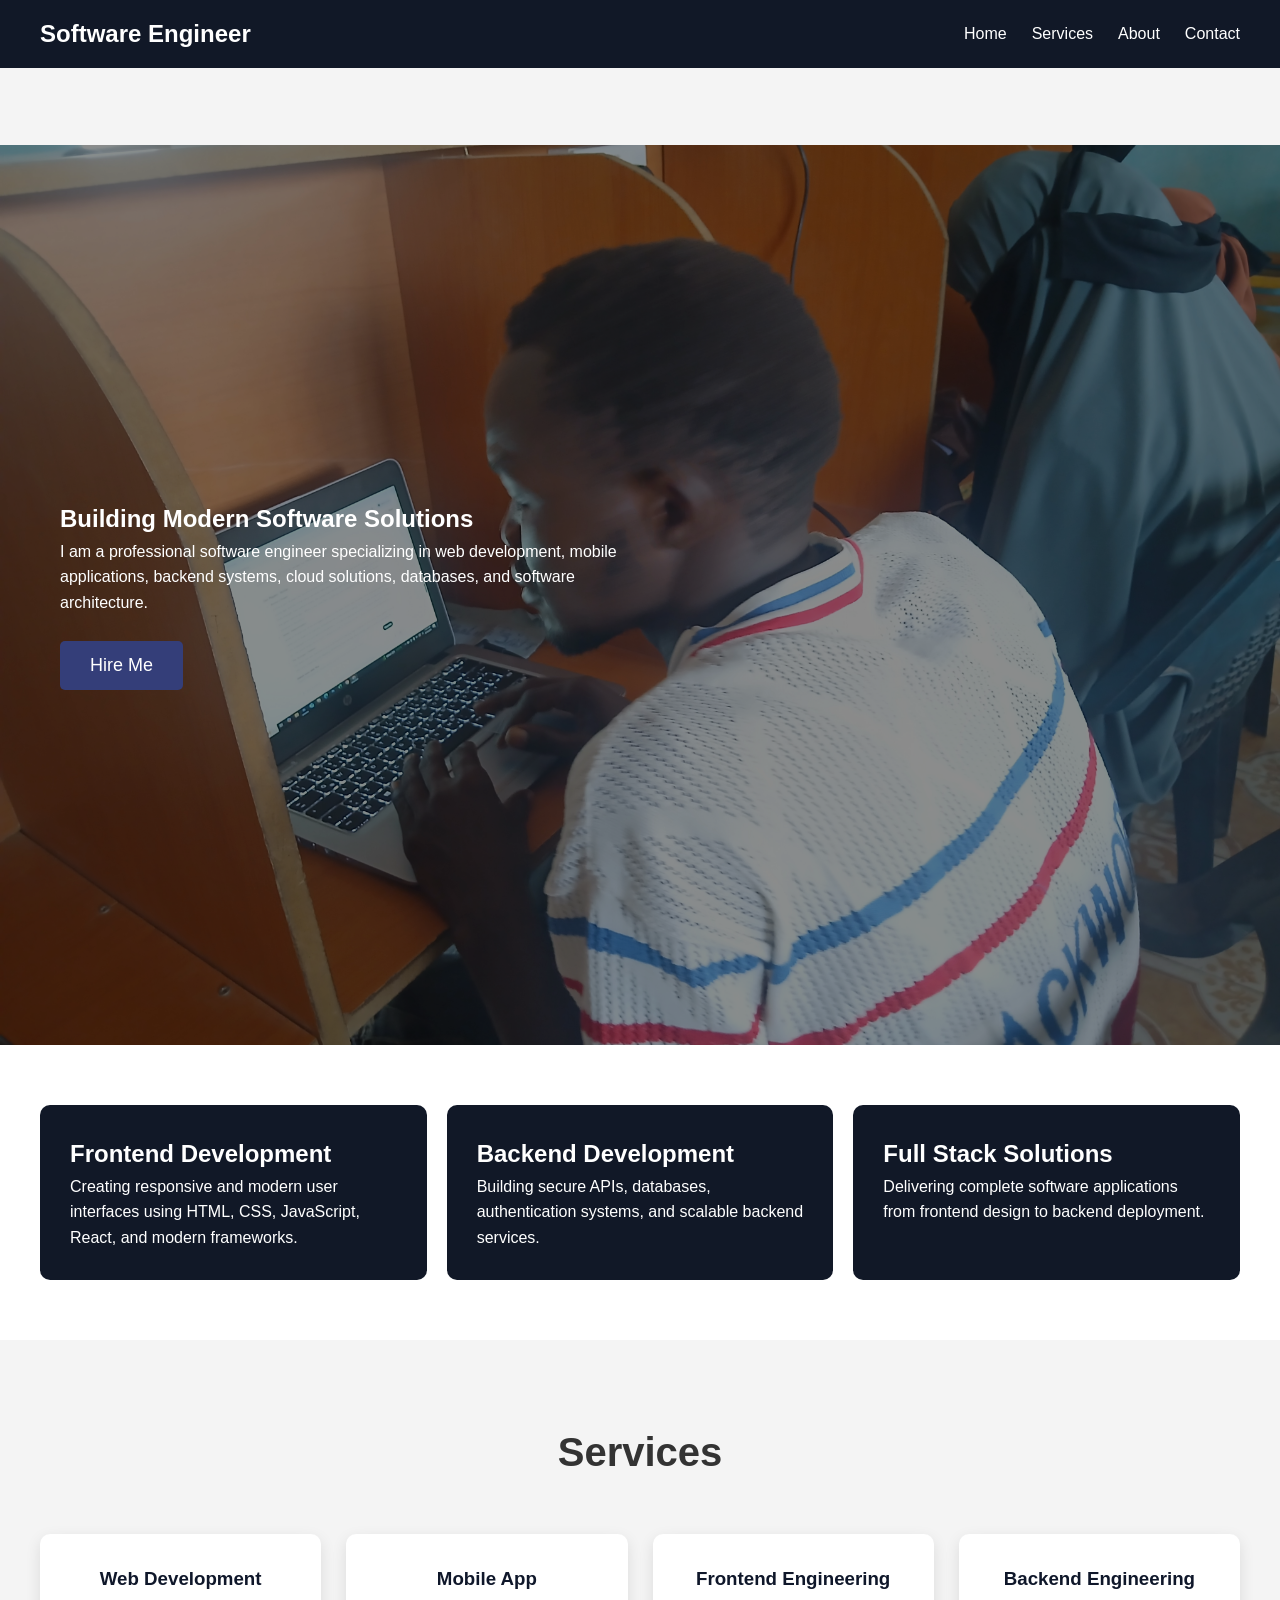
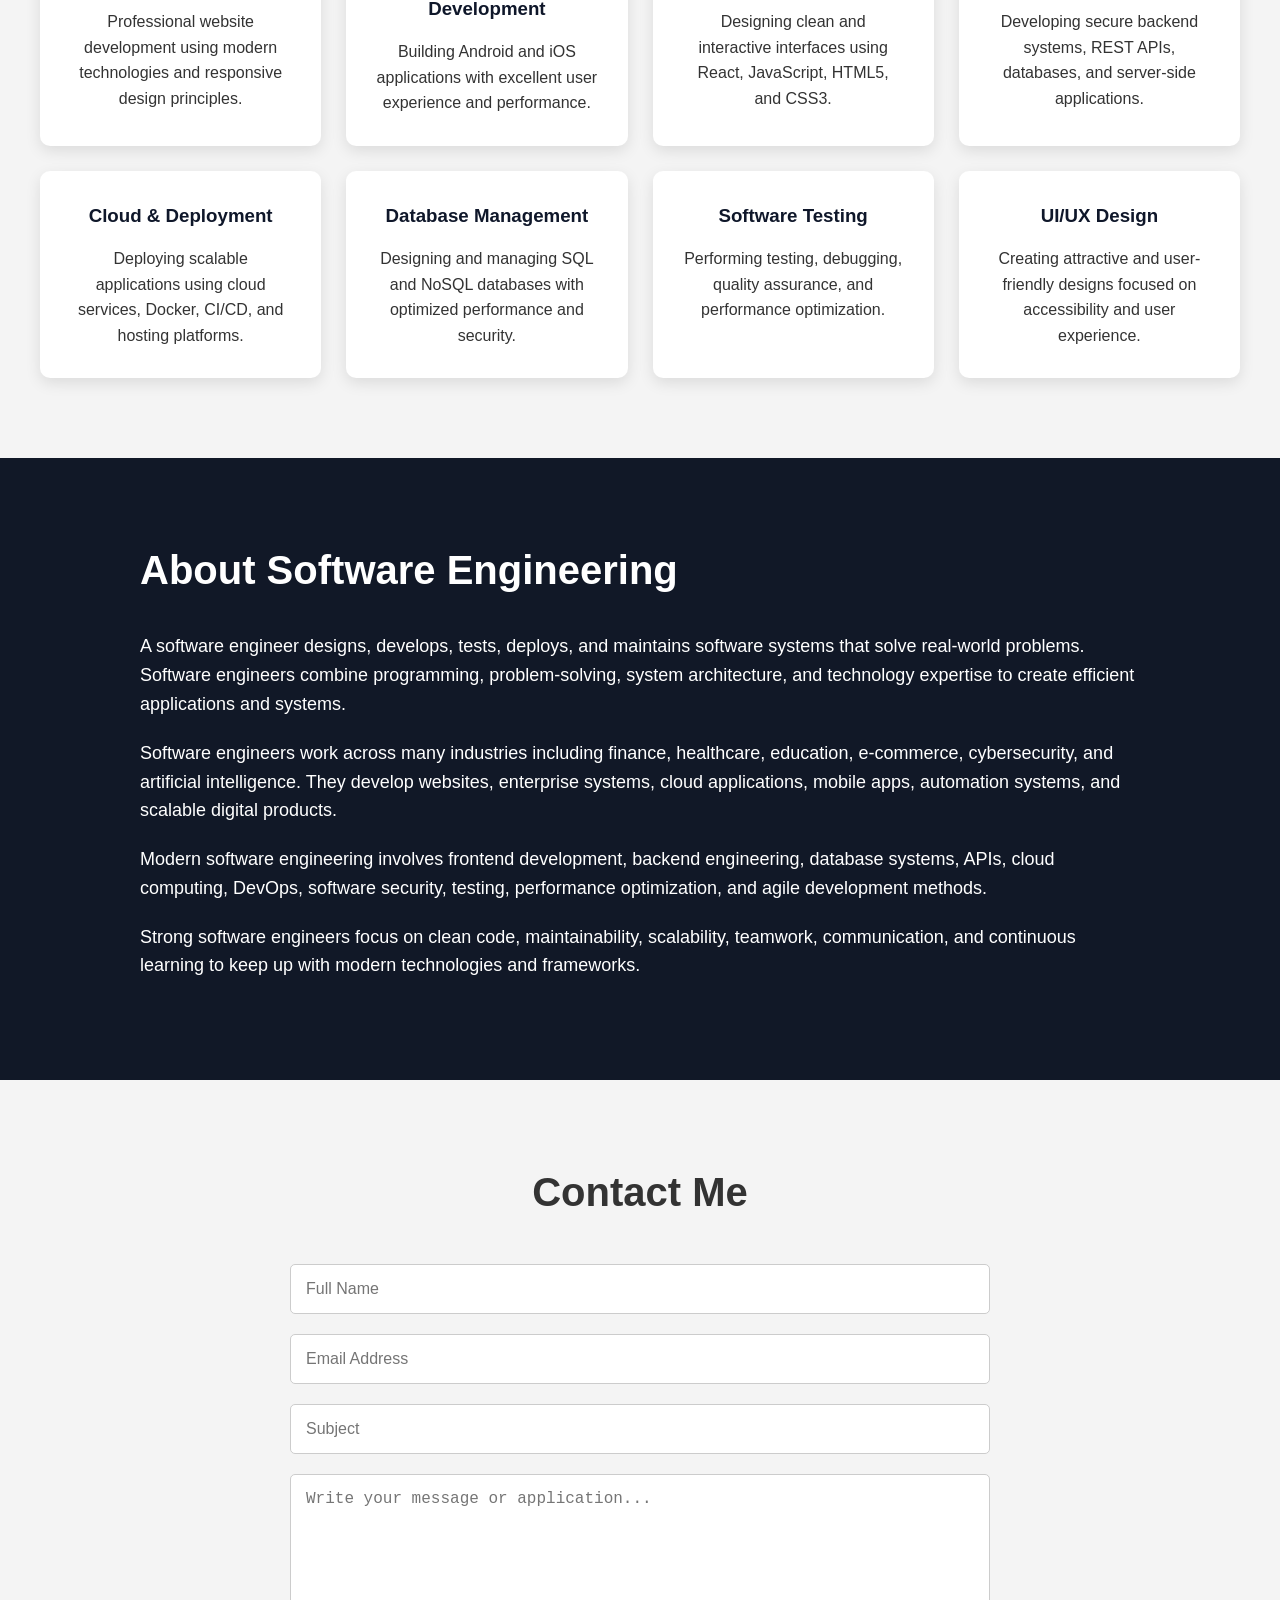
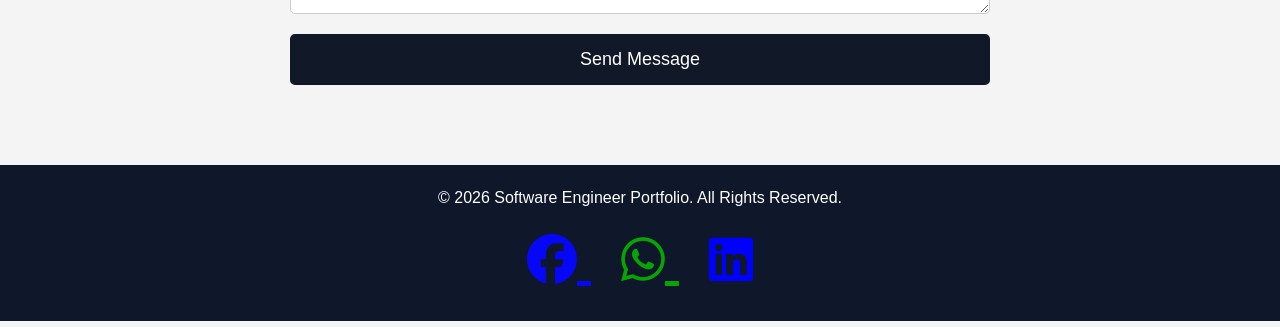
==== commit 62d48184: "i have added some pages" ====
--- a/index.html
+++ b/index.html
@@ -36,7 +36,7 @@
 
     </section>
 
-<br><br>
+<br><br><br>
 
 
 <section class="hero-banner">
